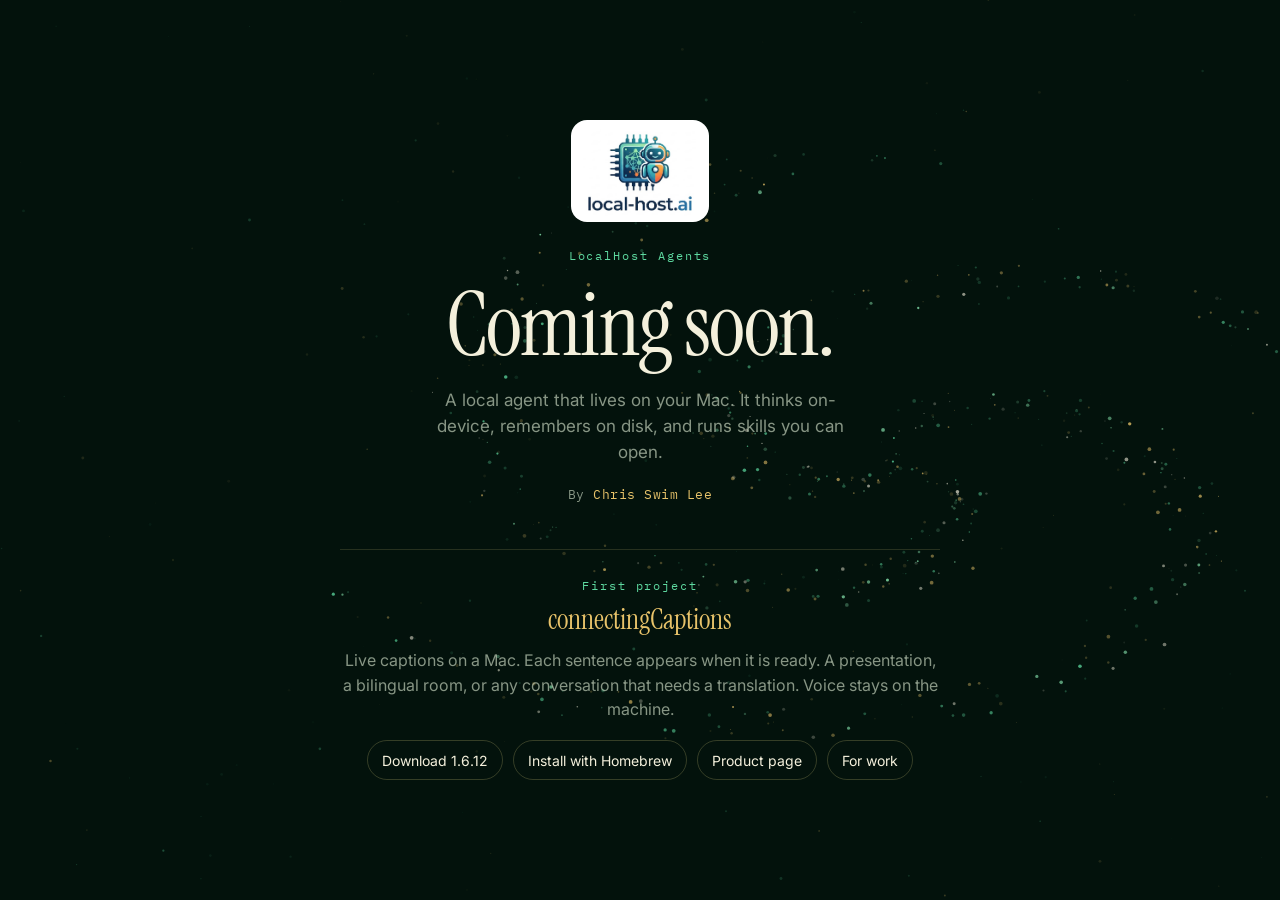
==== index.html @ 919e68bf "Rename the first project to connectingCaptions. Co-authored-by: Cursor <cursoragent@cursor.com>" ====
<!DOCTYPE html>
<html lang="en">
  <head>
    <meta charset="utf-8" />
    <meta name="viewport" content="width=device-width, initial-scale=1, viewport-fit=cover" />
    <title>LocalHost Agents · Chris Swim Lee</title>
    <meta
      name="description"
      content="A local agent for Mac. First project: connectingCaptions, live captions for presentations, bilingual rooms, and any conversation that needs a translation."
    />
    <meta name="author" content="Chris Swim Lee" />
    <link rel="author" href="https://chrisswimlee.com" />
    <meta property="og:title" content="LocalHost Agents · Chris Swim Lee" />
    <meta
      property="og:description"
      content="A local agent that lives on your Mac. Coming soon. First project: connectingCaptions, for presentations and bilingual rooms."
    />
    <meta property="og:type" content="website" />
    <meta property="og:url" content="https://local-host.ai" />
    <meta property="og:image" content="https://local-host.ai/logo.png" />
    <meta name="theme-color" content="#03120c" />
    <link rel="icon" href="./favicon.png" type="image/png" />
    <link rel="apple-touch-icon" href="./favicon.png" />
    <link rel="preconnect" href="https://fonts.googleapis.com" />
    <link rel="preconnect" href="https://fonts.gstatic.com" crossorigin />
    <link
      href="https://fonts.googleapis.com/css2?family=IBM+Plex+Mono:wght@400;500&family=Instrument+Serif:ital@0;1&family=Inter:wght@400;500&display=swap"
      rel="stylesheet"
    />
    <link rel="stylesheet" href="./styles.css" />
  </head>
  <body>
    <canvas
      id="stars"
      tabindex="0"
      role="img"
      aria-label="Interactive star field. Drag or use arrow keys to rotate, click to make ripples."
    ></canvas>
    <div class="page">
      <a class="brand" href="/" aria-label="LocalHost Agents">
        <img src="./logo.png" alt="local-host.ai" width="530" height="409" />
      </a>
      <p class="kicker">LocalHost Agents</p>
      <h1>Coming soon.</h1>
      <p class="lead">
        A local agent that lives on your Mac. It thinks on-device, remembers on
        disk, and runs skills you can open.
      </p>
      <p class="byline">
        By
        <a href="https://chrisswimlee.com" rel="author me">Chris Swim Lee</a>
      </p>

      <section class="project" aria-labelledby="connecting-title">
        <p class="kicker">First project</p>
        <h2 id="connecting-title">connectingCaptions</h2>
        <p>
          Live captions on a Mac. Each sentence appears when it is ready. A
          presentation, a bilingual room, or any conversation that needs a
          translation. Voice stays on the machine.
        </p>
        <nav class="project-links">
          <a href="https://github.com/chrisswimlee/fluidSubtitles/releases/download/v1.6.12/fluidsubtitles-1.6.12.zip">Download 1.6.12</a>
          <a href="/connectingCaptions#homebrew">Install with Homebrew</a>
          <a href="/connectingCaptions">Product page</a>
          <a href="/connectingCaptions/license">For work</a>
        </nav>
      </section>
    </div>
    <script type="application/ld+json">
      {
        "@context": "https://schema.org",
        "@type": "WebSite",
        "name": "LocalHost Agents",
        "url": "https://local-host.ai",
        "description": "A local agent that lives on your Mac. First project: connectingCaptions, for presentations and bilingual rooms.",
        "author": {
          "@type": "Person",
          "name": "Chris Swim Lee",
          "url": "https://chrisswimlee.com"
        }
      }
    </script>
    <script src="./script.js"></script>
  </body>
</html>
---- styles.css ----
:root {
  --bg: #03120c;
  --fg: #f4f0dc;
  --muted: rgba(210, 224, 200, 0.64);
  --gold: #e8c36a;
  --sea: #5ed9a0;
  --accent: var(--gold);
  --font: "Inter", "Segoe UI", sans-serif;
  --serif: "Instrument Serif", "Times New Roman", serif;
  --mono: "IBM Plex Mono", ui-monospace, monospace;
}

*,
*::before,
*::after {
  box-sizing: border-box;
}

html,
body {
  margin: 0;
  min-height: 100%;
  background: var(--bg);
  color: var(--fg);
  font-family: var(--font);
  -webkit-font-smoothing: antialiased;
  -webkit-tap-highlight-color: transparent;
}

body {
  overflow-x: hidden;
}

a {
  color: inherit;
}

a:focus-visible,
#stars:focus-visible {
  outline: 2px solid var(--accent);
  outline-offset: 3px;
}

#stars {
  position: fixed;
  inset: 0;
  width: 100%;
  height: 100%;
  display: block;
  cursor: grab;
  touch-action: none;
}

#stars.dragging {
  cursor: grabbing;
}

.page {
  position: relative;
  z-index: 1;
  min-height: 100dvh;
  display: flex;
  flex-direction: column;
  align-items: center;
  justify-content: center;
  gap: 18px;
  max-width: 40rem;
  margin: 0 auto;
  padding: 48px 20px calc(48px + env(safe-area-inset-bottom));
  text-align: center;
  pointer-events: none;
}

.page a {
  pointer-events: auto;
}

.brand {
  display: flex;
  align-items: center;
  background: #fff;
  border-radius: 16px;
  padding: 8px 12px 6px;
  line-height: 0;
  margin-bottom: 8px;
}

.brand img {
  display: block;
  height: 88px;
  width: auto;
}

.kicker {
  margin: 0;
  font-family: var(--mono);
  font-size: 12px;
  letter-spacing: 0.16em;
  color: var(--sea);
}

h1 {
  margin: 0;
  font-family: var(--serif);
  font-size: clamp(48px, 10vw, 88px);
  font-weight: 400;
  letter-spacing: -0.02em;
  line-height: 1;
}

.lead {
  margin: 0;
  max-width: 28rem;
  font-size: 17px;
  line-height: 1.55;
  color: var(--muted);
}

.byline {
  margin: 2px 0 0;
  font-family: var(--mono);
  font-size: 13px;
  letter-spacing: 0.04em;
  color: var(--muted);
}

.byline a {
  color: var(--gold);
  text-decoration: none;
}

.byline a:hover {
  text-decoration: underline;
  text-underline-offset: 3px;
}

.project {
  width: 100%;
  margin-top: 28px;
  padding-top: 28px;
  border-top: 1px solid rgba(184, 176, 110, 0.2);
  pointer-events: auto;
}

.project .kicker {
  margin-bottom: 8px;
}

.project h2 {
  margin: 0 0 10px;
  font-family: var(--serif);
  font-size: 28px;
  font-weight: 400;
  color: var(--gold);
}

.project p:not(.kicker) {
  margin: 0 0 18px;
  font-size: 16px;
  line-height: 1.55;
  color: var(--muted);
}

.project-links {
  display: flex;
  flex-wrap: wrap;
  justify-content: center;
  gap: 10px;
}

.project-links a {
  display: inline-flex;
  align-items: center;
  min-height: 40px;
  padding: 0 14px;
  border: 1px solid rgba(184, 176, 110, 0.28);
  border-radius: 999px;
  color: var(--fg);
  text-decoration: none;
  font-size: 14px;
}

.project-links a:hover {
  border-color: var(--gold);
}

@media (max-width: 640px) {
  .brand {
    border-radius: 12px;
    padding: 6px 8px 4px;
  }

  .brand img {
    height: 64px;
  }

  .project-links a {
    flex: 1 1 calc(50% - 10px);
    justify-content: center;
    min-height: 44px;
  }
}

@media (prefers-reduced-motion: reduce) {
  #stars {
    pointer-events: none;
  }
}

body.doc-page #stars {
  pointer-events: none;
  cursor: default;
}

.page.doc {
  justify-content: flex-start;
  align-items: stretch;
  text-align: left;
  max-width: 48rem;
  gap: 0;
  pointer-events: auto;
  padding: 28px 20px calc(64px + env(safe-area-inset-bottom));
}

.page.doc h1 {
  font-size: clamp(40px, 8vw, 64px);
  margin: 0 0 16px;
}

.page.doc .lead {
  max-width: 38rem;
  margin-bottom: 12px;
}

.page.doc .lead a,
.page.doc .block a:not(.btn) {
  color: var(--gold);
  text-decoration: underline;
  text-underline-offset: 3px;
}

.mast {
  display: flex;
  align-items: center;
  justify-content: space-between;
  gap: 16px;
  margin-bottom: 40px;
}

.brand-sm {
  margin-bottom: 0;
  padding: 5px 8px 4px;
  border-radius: 10px;
}

.brand-sm img {
  height: 40px;
}

.site-nav {
  display: flex;
  flex-wrap: wrap;
  justify-content: flex-end;
  gap: 8px 14px;
  font-family: var(--mono);
  font-size: 12px;
  letter-spacing: 0.04em;
}

.site-nav a {
  color: var(--muted);
  text-decoration: none;
}

.site-nav a:hover,
.site-nav a[aria-current="page"] {
  color: var(--gold);
}

.langs {
  margin: 0 0 8px;
  font-family: var(--mono);
  font-size: 12px;
  letter-spacing: 0.08em;
  color: var(--sea);
}

.actions {
  display: flex;
  flex-wrap: wrap;
  gap: 10px;
  margin: 18px 0 0;
}

.btn {
  display: inline-flex;
  align-items: center;
  min-height: 40px;
  padding: 0 14px;
  border: 1px solid rgba(184, 176, 110, 0.28);
  border-radius: 999px;
  color: var(--fg);
  text-decoration: none;
  font-size: 14px;
}

.btn:hover {
  border-color: var(--gold);
}

.btn-solid {
  background: var(--gold);
  border-color: var(--gold);
  color: #03120c;
}

.btn-solid:hover {
  background: #f4d78a;
  border-color: #f4d78a;
  color: #03120c;
}

.shots {
  display: grid;
  grid-template-columns: 1.1fr 0.9fr;
  gap: 12px;
  margin: 32px 0 8px;
}

.shot {
  margin: 0;
  overflow: hidden;
  border: 1px solid rgba(184, 176, 110, 0.2);
  border-radius: 14px;
}

.shot img {
  display: block;
  width: 100%;
  height: 100%;
  aspect-ratio: 16 / 10;
  object-fit: cover;
  object-position: top left;
}

.block {
  margin-top: 36px;
  padding-top: 28px;
  border-top: 1px solid rgba(184, 176, 110, 0.2);
}

.block h2 {
  margin: 0 0 12px;
  font-family: var(--serif);
  font-size: 28px;
  font-weight: 400;
  color: var(--gold);
}

.block h3 {
  margin: 24px 0 12px;
  font-family: var(--serif);
  font-size: 22px;
  font-weight: 400;
}

.block p {
  margin: 0 0 14px;
  font-size: 16px;
  line-height: 1.55;
  color: var(--muted);
}

.split {
  display: grid;
  grid-template-columns: 1fr 1fr;
  gap: 0 32px;
}

.points {
  margin: 0;
  padding-left: 1.15em;
  color: var(--muted);
  font-size: 16px;
  line-height: 1.55;
}

.points li + li {
  margin-top: 8px;
}

.points strong {
  color: var(--fg);
}

.get-cmd {
  display: flex;
  align-items: flex-start;
  justify-content: space-between;
  gap: 12px;
  margin-top: 8px;
  padding: 14px 16px;
  border: 1px solid rgba(184, 176, 110, 0.2);
  border-radius: 12px;
  background: rgba(0, 0, 0, 0.28);
}

.get-cmd code {
  font-family: var(--mono);
  font-size: 13px;
  line-height: 1.55;
  white-space: pre-wrap;
  color: var(--fg);
}

.cmd-copy {
  flex-shrink: 0;
  min-height: 40px;
  padding: 0 12px;
  border: 1px solid rgba(184, 176, 110, 0.28);
  border-radius: 999px;
  background: transparent;
  color: var(--fg);
  font-family: var(--mono);
  font-size: 12px;
  cursor: pointer;
}

.cmd-copy:hover {
  border-color: var(--gold);
}

.colophon {
  margin-top: 48px;
  padding-top: 24px;
  border-top: 1px solid rgba(184, 176, 110, 0.2);
}

@media (max-width: 720px) {
  .mast {
    flex-direction: column;
    align-items: flex-start;
  }

  .site-nav {
    justify-content: flex-start;
  }

  .shots,
  .split {
    grid-template-columns: 1fr;
  }

  .get-cmd {
    flex-direction: column;
  }

  .actions .btn {
    justify-content: center;
  }
}
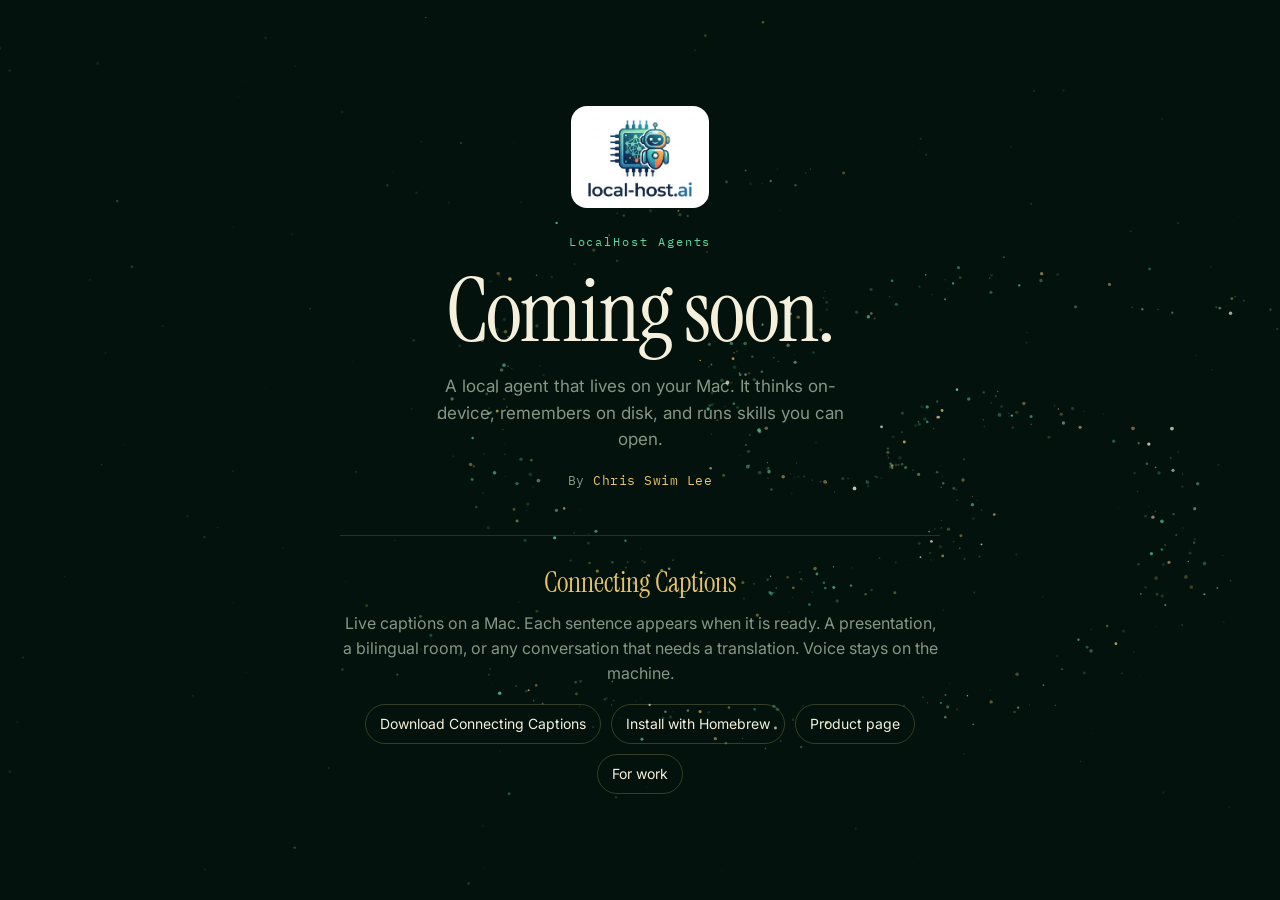
==== commit b2d96b3a: "Show the product as Connecting Captions and drop the first-project label. Co-authored-by: Cursor <cu" ====
--- a/index.html
+++ b/index.html
@@ -6,14 +6,14 @@
     <title>LocalHost Agents · Chris Swim Lee</title>
     <meta
       name="description"
-      content="A local agent for Mac. First project: connectingCaptions, live captions for presentations, bilingual rooms, and any conversation that needs a translation."
+      content="A local agent for Mac. Connecting Captions: live captions for presentations, bilingual rooms, and any conversation that needs a translation."
     />
     <meta name="author" content="Chris Swim Lee" />
     <link rel="author" href="https://chrisswimlee.com" />
     <meta property="og:title" content="LocalHost Agents · Chris Swim Lee" />
     <meta
       property="og:description"
-      content="A local agent that lives on your Mac. Coming soon. First project: connectingCaptions, for presentations and bilingual rooms."
+      content="A local agent that lives on your Mac. Coming soon. Connecting Captions, for presentations and bilingual rooms."
     />
     <meta property="og:type" content="website" />
     <meta property="og:url" content="https://local-host.ai" />
@@ -52,15 +52,14 @@
       </p>
 
       <section class="project" aria-labelledby="connecting-title">
-        <p class="kicker">First project</p>
-        <h2 id="connecting-title">connectingCaptions</h2>
+        <h2 id="connecting-title">Connecting Captions</h2>
         <p>
           Live captions on a Mac. Each sentence appears when it is ready. A
           presentation, a bilingual room, or any conversation that needs a
           translation. Voice stays on the machine.
         </p>
         <nav class="project-links">
-          <a href="https://github.com/chrisswimlee/fluidSubtitles/releases/download/v1.6.12/fluidsubtitles-1.6.12.zip">Download 1.6.12</a>
+          <a href="https://github.com/chrisswimlee/connectingCaptions/releases/download/v1.6.12/fluidsubtitles-1.6.12.zip">Download Connecting Captions</a>
           <a href="/connectingCaptions#homebrew">Install with Homebrew</a>
           <a href="/connectingCaptions">Product page</a>
           <a href="/connectingCaptions/license">For work</a>
@@ -73,7 +72,7 @@
         "@type": "WebSite",
         "name": "LocalHost Agents",
         "url": "https://local-host.ai",
-        "description": "A local agent that lives on your Mac. First project: connectingCaptions, for presentations and bilingual rooms.",
+        "description": "A local agent that lives on your Mac. Connecting Captions, for presentations and bilingual rooms.",
         "author": {
           "@type": "Person",
           "name": "Chris Swim Lee",
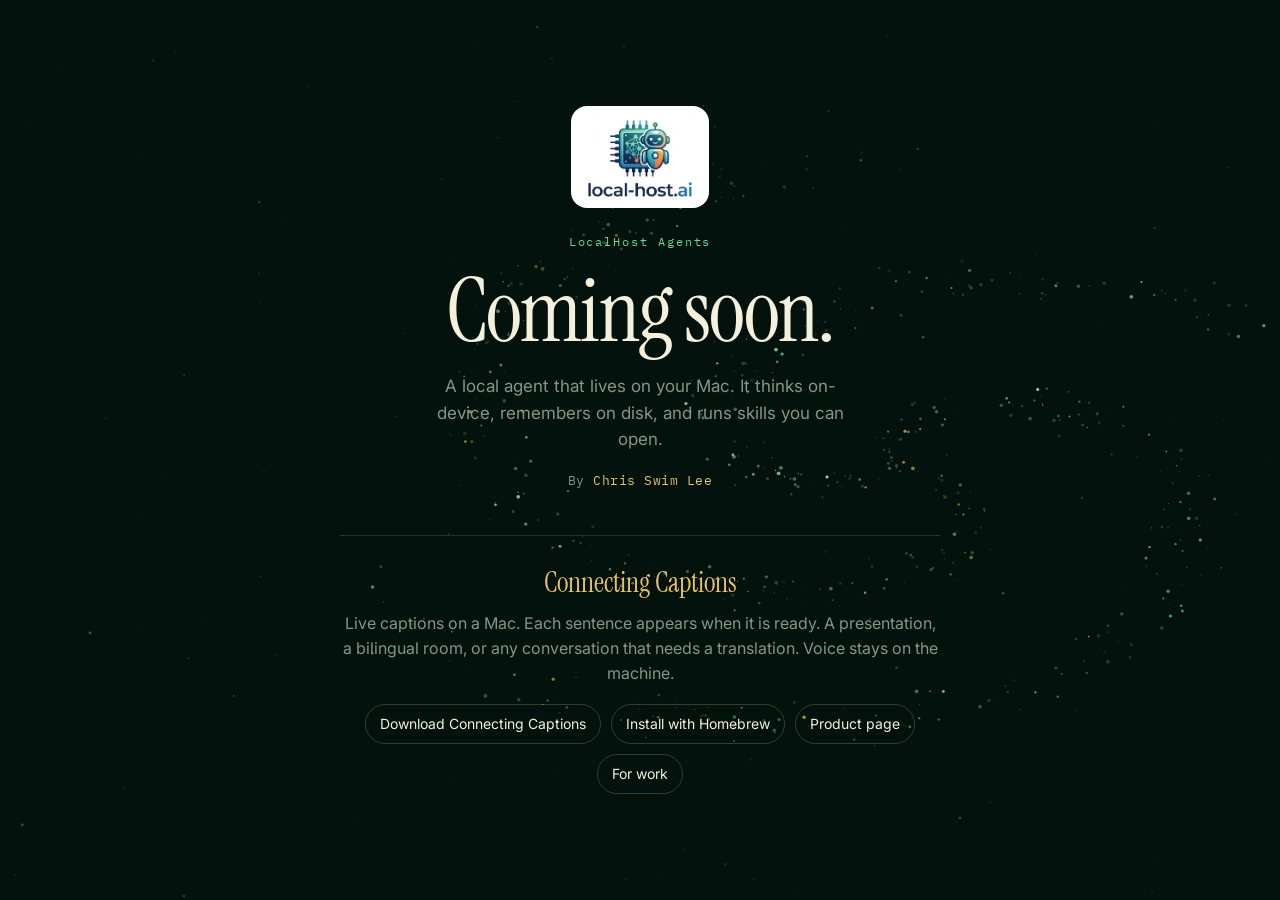
==== commit 519bcf51: "Point Connecting Captions at the latest zip. The download, Homebrew tap, and install steps no longer" ====
--- a/index.html
+++ b/index.html
@@ -59,7 +59,7 @@
           translation. Voice stays on the machine.
         </p>
         <nav class="project-links">
-          <a href="https://github.com/chrisswimlee/connectingCaptions/releases/download/v1.6.12/fluidsubtitles-1.6.12.zip">Download Connecting Captions</a>
+          <a href="https://github.com/chrisswimlee/connectingCaptions/releases/latest/download/Connecting-Captions.zip">Download Connecting Captions</a>
           <a href="/connectingCaptions#homebrew">Install with Homebrew</a>
           <a href="/connectingCaptions">Product page</a>
           <a href="/connectingCaptions/license">For work</a>
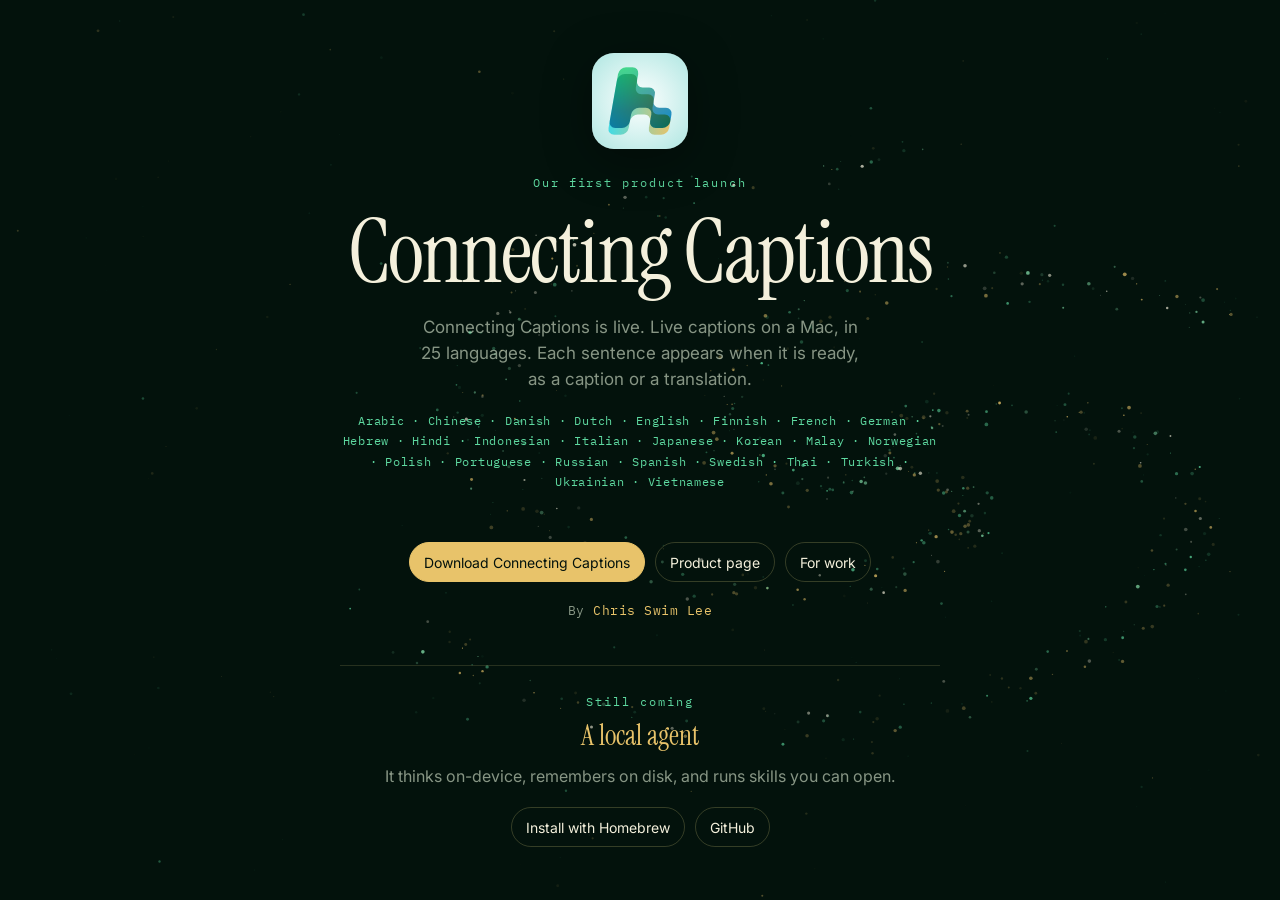
==== commit 0ce6f8ee: "Replace the robot wordmark with the new stacked-h mark. Co-authored-by: Cursor <cursoragent@cursor.c" ====
--- a/index.html
+++ b/index.html
@@ -3,22 +3,23 @@
   <head>
     <meta charset="utf-8" />
     <meta name="viewport" content="width=device-width, initial-scale=1, viewport-fit=cover" />
-    <title>LocalHost Agents · Chris Swim Lee</title>
+    <title>Connecting Captions · local-host.ai</title>
     <meta
       name="description"
-      content="A local agent for Mac. Connecting Captions: live captions for presentations, bilingual rooms, and any conversation that needs a translation."
+      content="Our first product. Connecting Captions is live: captions on a Mac, in 25 languages, for presentations, bilingual rooms, and any conversation that needs a translation."
     />
     <meta name="author" content="Chris Swim Lee" />
     <link rel="author" href="https://chrisswimlee.com" />
-    <meta property="og:title" content="LocalHost Agents · Chris Swim Lee" />
+    <meta property="og:title" content="Connecting Captions · local-host.ai" />
     <meta
       property="og:description"
-      content="A local agent that lives on your Mac. Coming soon. Connecting Captions, for presentations and bilingual rooms."
+      content="Our first product. Connecting Captions is live: captions on a Mac, in 25 languages."
     />
     <meta property="og:type" content="website" />
     <meta property="og:url" content="https://local-host.ai" />
-    <meta property="og:image" content="https://local-host.ai/logo.png" />
+    <meta property="og:image" content="https://local-host.ai/images/logo-padded.png" />
     <meta name="theme-color" content="#03120c" />
+    <link rel="icon" href="./favicon.svg" type="image/svg+xml" />
     <link rel="icon" href="./favicon.png" type="image/png" />
     <link rel="apple-touch-icon" href="./favicon.png" />
     <link rel="preconnect" href="https://fonts.googleapis.com" />
@@ -38,31 +39,34 @@
     ></canvas>
     <div class="page">
       <a class="brand" href="/" aria-label="LocalHost Agents">
-        <img src="./logo.png" alt="local-host.ai" width="530" height="409" />
+        <img src="./logo.svg" alt="local-host.ai" width="141" height="141" />
       </a>
-      <p class="kicker">LocalHost Agents</p>
-      <h1>Coming soon.</h1>
+      <p class="kicker">Our first product launch</p>
+      <h1>Connecting Captions</h1>
       <p class="lead">
-        A local agent that lives on your Mac. It thinks on-device, remembers on
-        disk, and runs skills you can open.
+        Connecting Captions is live. Live captions on a Mac, in 25 languages.
+        Each sentence appears when it is ready, as a caption or a translation.
       </p>
+      <p class="langs">Arabic · Chinese · Danish · Dutch · English · Finnish · French · German · Hebrew · Hindi · Indonesian · Italian · Japanese · Korean · Malay · Norwegian · Polish · Portuguese · Russian · Spanish · Swedish · Thai · Turkish · Ukrainian · Vietnamese</p>
+      <div class="actions">
+        <a class="btn btn-solid" href="https://github.com/chrisswimlee/connectingCaptions/releases/latest/download/Connecting-Captions.zip">Download Connecting Captions</a>
+        <a class="btn" href="/connectingCaptions">Product page</a>
+        <a class="btn" href="/connectingCaptions/license">For work</a>
+      </div>
       <p class="byline">
         By
         <a href="https://chrisswimlee.com" rel="author me">Chris Swim Lee</a>
       </p>
 
-      <section class="project" aria-labelledby="connecting-title">
-        <h2 id="connecting-title">Connecting Captions</h2>
+      <section class="project" aria-labelledby="agent-title">
+        <p class="kicker">Still coming</p>
+        <h2 id="agent-title">A local agent</h2>
         <p>
-          Live captions on a Mac. Each sentence appears when it is ready. A
-          presentation, a bilingual room, or any conversation that needs a
-          translation. Voice stays on the machine.
+          It thinks on-device, remembers on disk, and runs skills you can open.
         </p>
         <nav class="project-links">
-          <a href="https://github.com/chrisswimlee/connectingCaptions/releases/latest/download/Connecting-Captions.zip">Download Connecting Captions</a>
           <a href="/connectingCaptions#homebrew">Install with Homebrew</a>
-          <a href="/connectingCaptions">Product page</a>
-          <a href="/connectingCaptions/license">For work</a>
+          <a href="https://github.com/chrisswimlee/connectingCaptions" target="_blank" rel="noopener noreferrer">GitHub</a>
         </nav>
       </section>
     </div>
@@ -72,7 +76,7 @@
         "@type": "WebSite",
         "name": "LocalHost Agents",
         "url": "https://local-host.ai",
-        "description": "A local agent that lives on your Mac. Connecting Captions, for presentations and bilingual rooms.",
+        "description": "Our first product. Connecting Captions is live: captions on a Mac, in 25 languages.",
         "author": {
           "@type": "Person",
           "name": "Chris Swim Lee",
--- a/styles.css
+++ b/styles.css
@@ -78,17 +78,18 @@
 .brand {
   display: flex;
   align-items: center;
-  background: #fff;
-  border-radius: 16px;
-  padding: 8px 12px 6px;
+  background: transparent;
+  border-radius: 22px;
+  padding: 0;
   line-height: 0;
   margin-bottom: 8px;
 }
 
 .brand img {
   display: block;
-  height: 88px;
+  height: 96px;
   width: auto;
+  filter: drop-shadow(0 10px 24px rgba(0, 0, 0, 0.35));
 }
 
 .kicker {
@@ -186,12 +187,12 @@
 
 @media (max-width: 640px) {
   .brand {
-    border-radius: 12px;
-    padding: 6px 8px 4px;
+    border-radius: 18px;
+    padding: 0;
   }
 
   .brand img {
-    height: 64px;
+    height: 72px;
   }
 
   .project-links a {
@@ -249,12 +250,13 @@
 
 .brand-sm {
   margin-bottom: 0;
-  padding: 5px 8px 4px;
+  padding: 0;
   border-radius: 10px;
 }
 
 .brand-sm img {
   height: 40px;
+  filter: drop-shadow(0 4px 12px rgba(0, 0, 0, 0.3));
 }
 
 .site-nav {
@@ -278,10 +280,11 @@
 }
 
 .langs {
-  margin: 0 0 8px;
+  margin: 0 0 14px;
   font-family: var(--mono);
   font-size: 12px;
-  letter-spacing: 0.08em;
+  letter-spacing: 0.06em;
+  line-height: 1.7;
   color: var(--sea);
 }
 
@@ -290,6 +293,10 @@
   flex-wrap: wrap;
   gap: 10px;
   margin: 18px 0 0;
+}
+
+.page:not(.doc) .actions {
+  justify-content: center;
 }
 
 .btn {
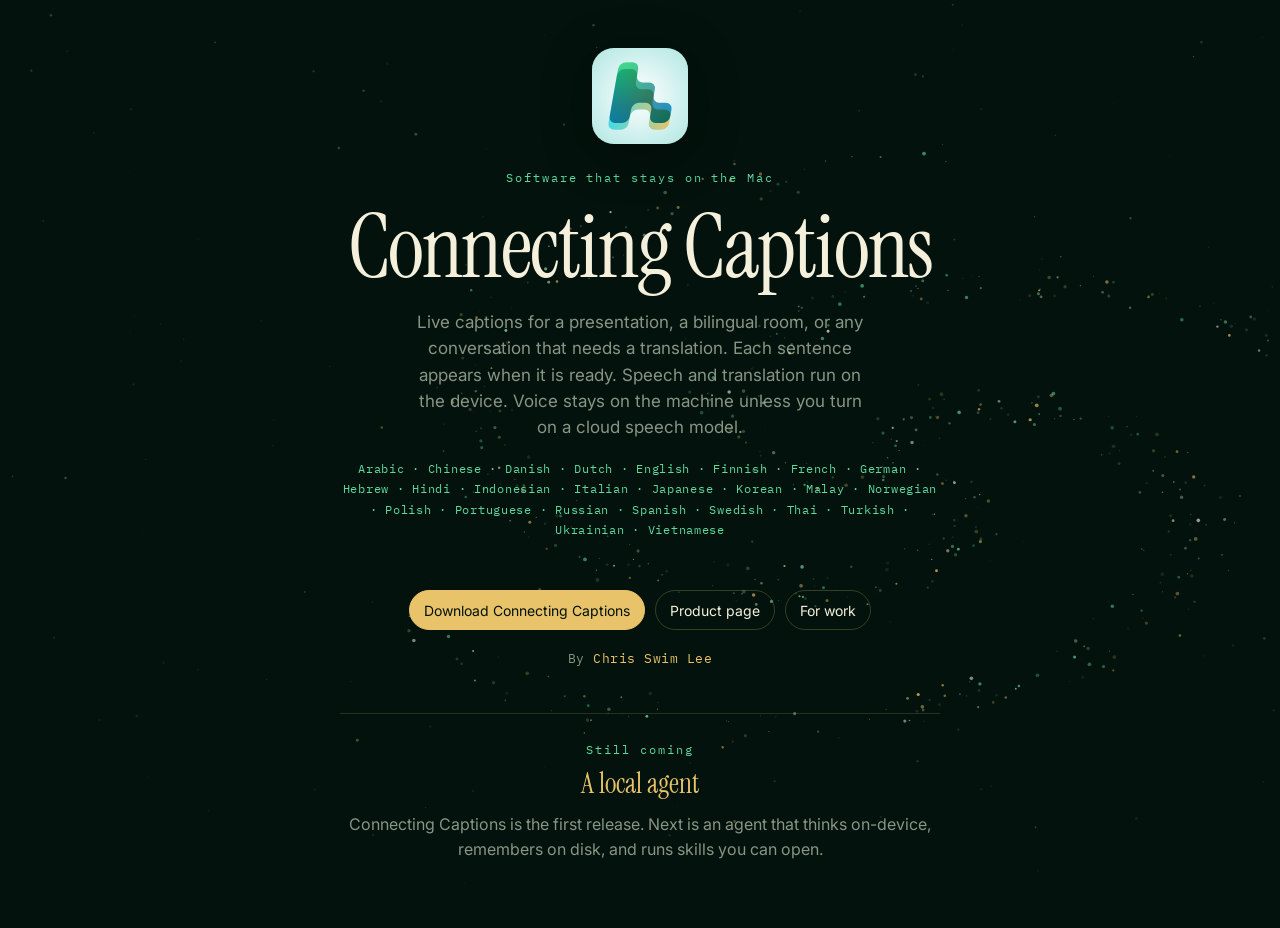
==== commit 539d3b82: "Update branding and descriptions across multiple files to reflect the new product name, local-host.a" ====
--- a/index.html
+++ b/index.html
@@ -3,17 +3,17 @@
   <head>
     <meta charset="utf-8" />
     <meta name="viewport" content="width=device-width, initial-scale=1, viewport-fit=cover" />
-    <title>Connecting Captions · local-host.ai</title>
+    <title>local-host.ai</title>
     <meta
       name="description"
-      content="Our first product. Connecting Captions is live: captions on a Mac, in 25 languages, for presentations, bilingual rooms, and any conversation that needs a translation."
+      content="Software that stays on the Mac. Connecting Captions is live: on-device captions for a presentation, a bilingual room, or any conversation that needs a translation."
     />
     <meta name="author" content="Chris Swim Lee" />
     <link rel="author" href="https://chrisswimlee.com" />
-    <meta property="og:title" content="Connecting Captions · local-host.ai" />
+    <meta property="og:title" content="local-host.ai" />
     <meta
       property="og:description"
-      content="Our first product. Connecting Captions is live: captions on a Mac, in 25 languages."
+      content="Software that stays on the Mac. Connecting Captions is live: on-device captions. Voice stays on the machine unless you turn on a cloud speech model."
     />
     <meta property="og:type" content="website" />
     <meta property="og:url" content="https://local-host.ai" />
@@ -38,14 +38,16 @@
       aria-label="Interactive star field. Drag or use arrow keys to rotate, click to make ripples."
     ></canvas>
     <div class="page">
-      <a class="brand" href="/" aria-label="LocalHost Agents">
+      <a class="brand" href="/" aria-label="local-host.ai">
         <img src="./logo.svg" alt="local-host.ai" width="141" height="141" />
       </a>
-      <p class="kicker">Our first product launch</p>
+      <p class="kicker">Software that stays on the Mac</p>
       <h1>Connecting Captions</h1>
       <p class="lead">
-        Connecting Captions is live. Live captions on a Mac, in 25 languages.
-        Each sentence appears when it is ready, as a caption or a translation.
+        Live captions for a presentation, a bilingual room, or any conversation
+        that needs a translation. Each sentence appears when it is ready.
+        Speech and translation run on the device. Voice stays on the machine
+        unless you turn on a cloud speech model.
       </p>
       <p class="langs">Arabic · Chinese · Danish · Dutch · English · Finnish · French · German · Hebrew · Hindi · Indonesian · Italian · Japanese · Korean · Malay · Norwegian · Polish · Portuguese · Russian · Spanish · Swedish · Thai · Turkish · Ukrainian · Vietnamese</p>
       <div class="actions">
@@ -62,21 +64,18 @@
         <p class="kicker">Still coming</p>
         <h2 id="agent-title">A local agent</h2>
         <p>
-          It thinks on-device, remembers on disk, and runs skills you can open.
+          Connecting Captions is the first release. Next is an agent that
+          thinks on-device, remembers on disk, and runs skills you can open.
         </p>
-        <nav class="project-links">
-          <a href="/connectingCaptions#homebrew">Install with Homebrew</a>
-          <a href="https://github.com/chrisswimlee/connectingCaptions" target="_blank" rel="noopener noreferrer">GitHub</a>
-        </nav>
       </section>
     </div>
     <script type="application/ld+json">
       {
         "@context": "https://schema.org",
         "@type": "WebSite",
-        "name": "LocalHost Agents",
+        "name": "local-host.ai",
         "url": "https://local-host.ai",
-        "description": "Our first product. Connecting Captions is live: captions on a Mac, in 25 languages.",
+        "description": "Software that stays on the Mac. Connecting Captions is live: on-device captions for a presentation, a bilingual room, or any conversation that needs a translation.",
         "author": {
           "@type": "Person",
           "name": "Chris Swim Lee",
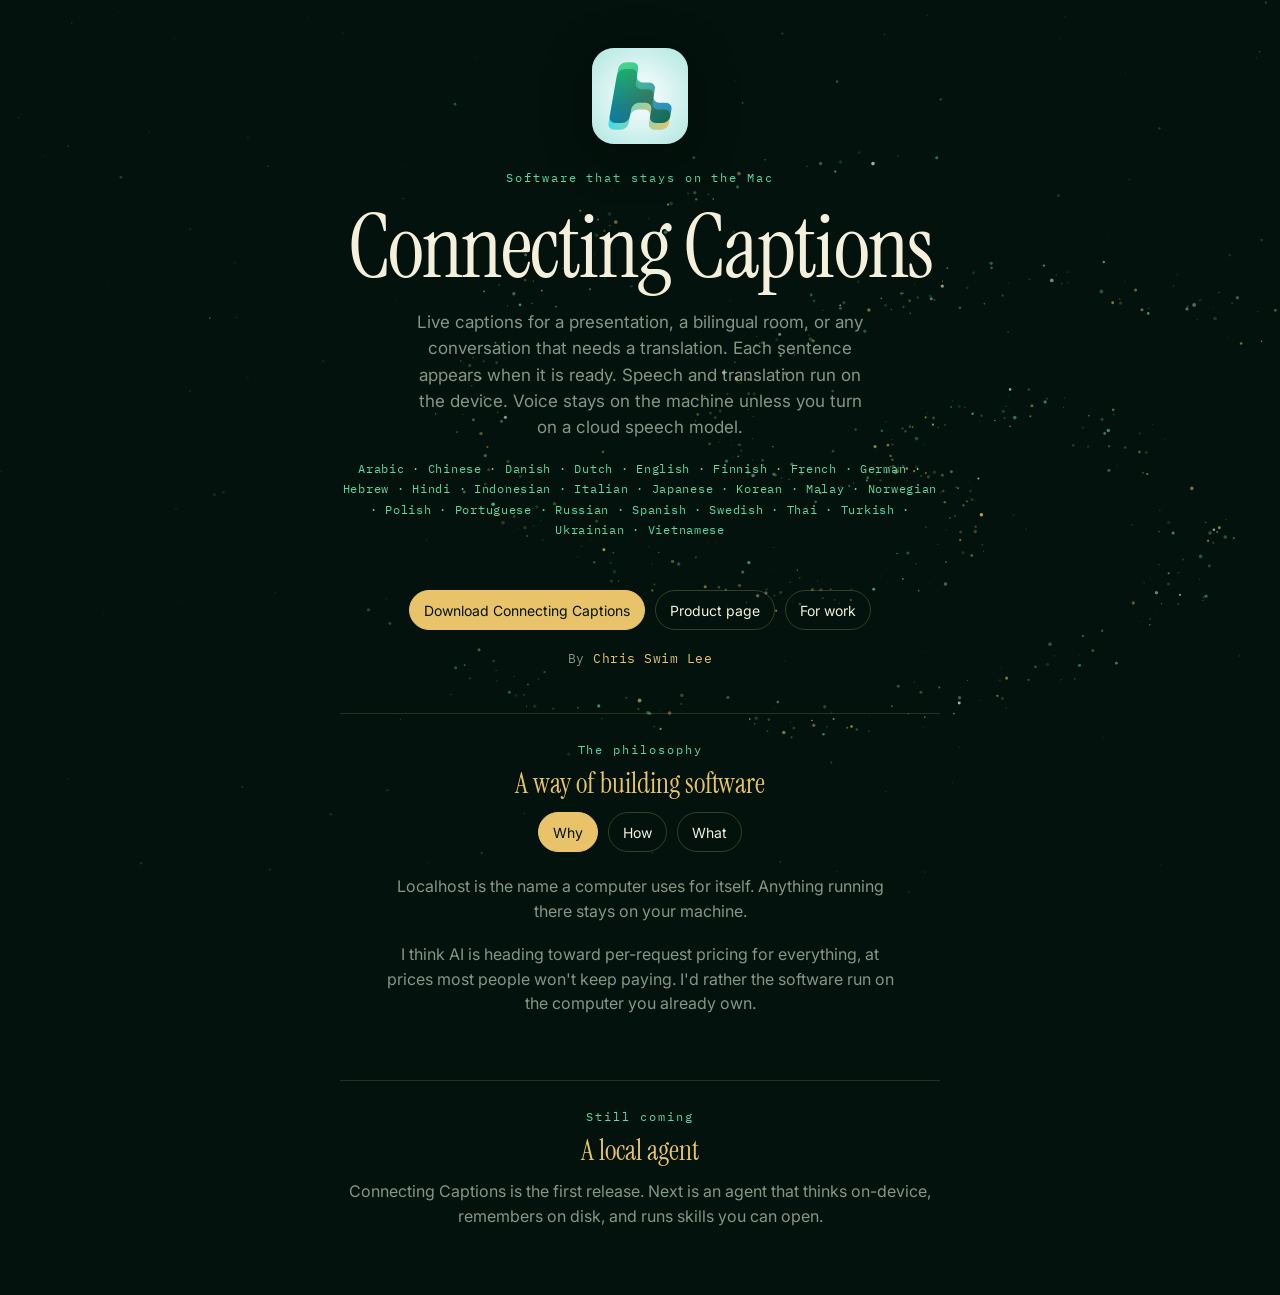
==== commit 2870f81d: "Add the local-host philosophy section to the homepage. Why / How / What tabs explain local-host as a" ====
--- a/index.html
+++ b/index.html
@@ -60,6 +60,63 @@
         <a href="https://chrisswimlee.com" rel="author me">Chris Swim Lee</a>
       </p>
 
+      <section class="project story" aria-labelledby="story-title">
+        <p class="kicker">The philosophy</p>
+        <h2 id="story-title">A way of building software</h2>
+
+        <div class="story-tabs" role="tablist" aria-label="The local-host philosophy">
+          <button class="btn story-tab" type="button" role="tab" id="tab-why" aria-controls="panel-why" aria-selected="true">Why</button>
+          <button class="btn story-tab" type="button" role="tab" id="tab-how" aria-controls="panel-how" aria-selected="false" tabindex="-1">How</button>
+          <button class="btn story-tab" type="button" role="tab" id="tab-what" aria-controls="panel-what" aria-selected="false" tabindex="-1">What</button>
+        </div>
+
+        <div class="story-panel" role="tabpanel" id="panel-why" aria-labelledby="tab-why" tabindex="0">
+          <p>
+            Localhost is the name a computer uses for itself. Anything running
+            there stays on your machine.
+          </p>
+          <p>
+            I think AI is heading toward per-request pricing for everything, at
+            prices most people won't keep paying. I'd rather the software run on
+            the computer you already own.
+          </p>
+        </div>
+
+        <div class="story-panel" role="tabpanel" id="panel-how" aria-labelledby="tab-how" tabindex="0" hidden>
+          <p>
+            The AI makes one small decision at a time, and ordinary code handles
+            everything around it. A small decision is easy to check, and checked
+            decisions add up to a system that behaves the same way every time.
+          </p>
+          <div class="chain" data-chain>
+            <ol class="chain-steps" aria-label="Example: one caption as small decisions">
+              <li class="chain-step"><span>Is this a full sentence?</span><span class="chain-a">yes</span></li>
+              <li class="chain-step"><span>Which language is it?</span><span class="chain-a">Korean</span></li>
+              <li class="chain-step"><span>Translate into?</span><span class="chain-a">English</span></li>
+              <li class="chain-step"><span>Show it now?</span><span class="chain-a">yes</span></li>
+            </ol>
+            <div class="chain-foot">
+              <p class="chain-stats" aria-live="polite">
+                Example: one caption, <span data-chain-count>0</span> of 4 checked
+              </p>
+              <button class="btn" type="button" data-chain-run>Run</button>
+            </div>
+          </div>
+        </div>
+
+        <div class="story-panel" role="tabpanel" id="panel-what" aria-labelledby="tab-what" tabindex="0" hidden>
+          <p>
+            local-host is how I build things, not only the name on them. Every
+            project here follows the same rules:
+          </p>
+          <ul class="story-rules">
+            <li>It runs on your computer.</li>
+            <li>You own it, and nothing is metered.</li>
+            <li>The AI only makes decisions small enough to check.</li>
+          </ul>
+        </div>
+      </section>
+
       <section class="project" aria-labelledby="agent-title">
         <p class="kicker">Still coming</p>
         <h2 id="agent-title">A local agent</h2>
@@ -84,5 +141,6 @@
       }
     </script>
     <script src="./script.js"></script>
+    <script src="./story.js"></script>
   </body>
 </html>
--- a/styles.css
+++ b/styles.css
@@ -185,6 +185,117 @@
   border-color: var(--gold);
 }
 
+/* ---- story: why / how / what ---- */
+
+.story-tabs {
+  display: flex;
+  justify-content: center;
+  gap: 10px;
+  margin: 6px 0 22px;
+}
+
+.story-tab[aria-selected="true"] {
+  background: var(--gold);
+  border-color: var(--gold);
+  color: #03120c;
+}
+
+.story-panel {
+  max-width: 32rem;
+  margin: 0 auto;
+  animation: story-in 0.3s ease both;
+}
+
+@keyframes story-in {
+  from {
+    opacity: 0;
+  }
+}
+
+.chain {
+  max-width: 24rem;
+  margin: 0 auto 18px;
+  text-align: left;
+}
+
+.chain-steps {
+  margin: 0;
+  padding: 0;
+  list-style: none;
+  border-top: 1px solid rgba(184, 176, 110, 0.2);
+}
+
+.chain-step {
+  display: flex;
+  justify-content: space-between;
+  gap: 12px;
+  padding: 10px 0;
+  border-bottom: 1px solid rgba(184, 176, 110, 0.2);
+  font-size: 15px;
+  color: var(--muted);
+  transition: color 0.3s;
+}
+
+.chain-a {
+  color: var(--gold);
+  opacity: 0;
+  transition: opacity 0.3s;
+}
+
+.chain-step.is-active,
+.chain-step.is-done {
+  color: var(--fg);
+}
+
+.chain-step.is-done .chain-a {
+  opacity: 1;
+}
+
+.chain-foot {
+  display: flex;
+  align-items: center;
+  justify-content: space-between;
+  gap: 12px;
+  margin-top: 14px;
+}
+
+.project p.chain-stats {
+  margin: 0;
+  font-size: 14px;
+}
+
+.story-rules {
+  margin: 0 0 18px;
+  padding: 0;
+  list-style: none;
+  font-size: 16px;
+  line-height: 1.55;
+  color: var(--fg);
+}
+
+.story-rules li + li {
+  margin-top: 6px;
+}
+
+@media (prefers-reduced-motion: reduce) {
+  .story-panel {
+    animation: none;
+  }
+
+  .chain-step,
+  .chain-a {
+    transition: none;
+  }
+}
+
+@media (max-width: 640px) {
+  .story-tab {
+    flex: 1 1 0;
+    justify-content: center;
+    min-height: 44px;
+  }
+}
+
 @media (max-width: 640px) {
   .brand {
     border-radius: 18px;
@@ -306,9 +417,18 @@
   padding: 0 14px;
   border: 1px solid rgba(184, 176, 110, 0.28);
   border-radius: 999px;
-  color: var(--fg);
+  background: transparent;
+  color: var(--fg);
+  font-family: var(--font);
   text-decoration: none;
   font-size: 14px;
+  cursor: pointer;
+}
+
+.btn:focus-visible,
+.story-panel:focus-visible {
+  outline: 2px solid var(--accent);
+  outline-offset: 3px;
 }
 
 .btn:hover {
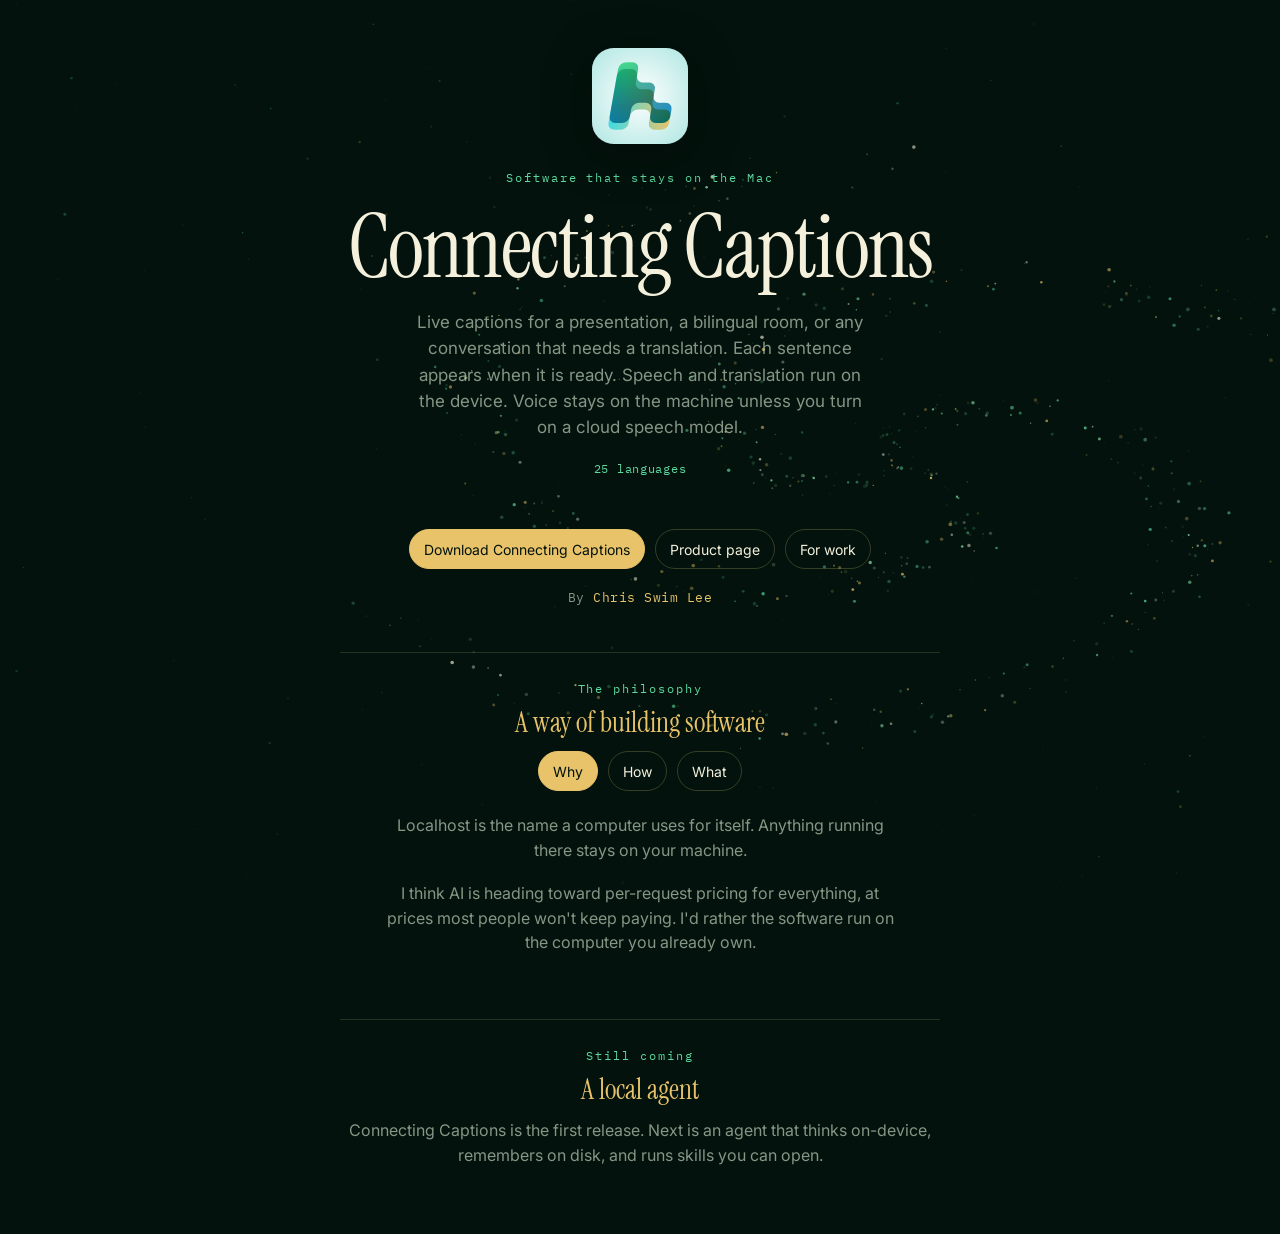
==== commit 5a7cb544: "Let phones scroll the homepage and shorten the language list. The star-field canvas covers the scree" ====
--- a/index.html
+++ b/index.html
@@ -49,7 +49,7 @@
         Speech and translation run on the device. Voice stays on the machine
         unless you turn on a cloud speech model.
       </p>
-      <p class="langs">Arabic · Chinese · Danish · Dutch · English · Finnish · French · German · Hebrew · Hindi · Indonesian · Italian · Japanese · Korean · Malay · Norwegian · Polish · Portuguese · Russian · Spanish · Swedish · Thai · Turkish · Ukrainian · Vietnamese</p>
+      <p class="langs"><a href="/connectingCaptions">25 languages</a></p>
       <div class="actions">
         <a class="btn btn-solid" href="https://github.com/chrisswimlee/connectingCaptions/releases/latest/download/Connecting-Captions.zip">Download Connecting Captions</a>
         <a class="btn" href="/connectingCaptions">Product page</a>
--- a/styles.css
+++ b/styles.css
@@ -48,7 +48,8 @@
   height: 100%;
   display: block;
   cursor: grab;
-  touch-action: none;
+  /* let a vertical swipe scroll the page; horizontal drags still turn the field */
+  touch-action: pan-y;
 }
 
 #stars.dragging {
@@ -385,6 +386,16 @@
   text-decoration: none;
 }
 
+.langs a {
+  color: inherit;
+  text-decoration: none;
+}
+
+.langs a:hover {
+  text-decoration: underline;
+  text-underline-offset: 3px;
+}
+
 .site-nav a:hover,
 .site-nav a[aria-current="page"] {
   color: var(--gold);
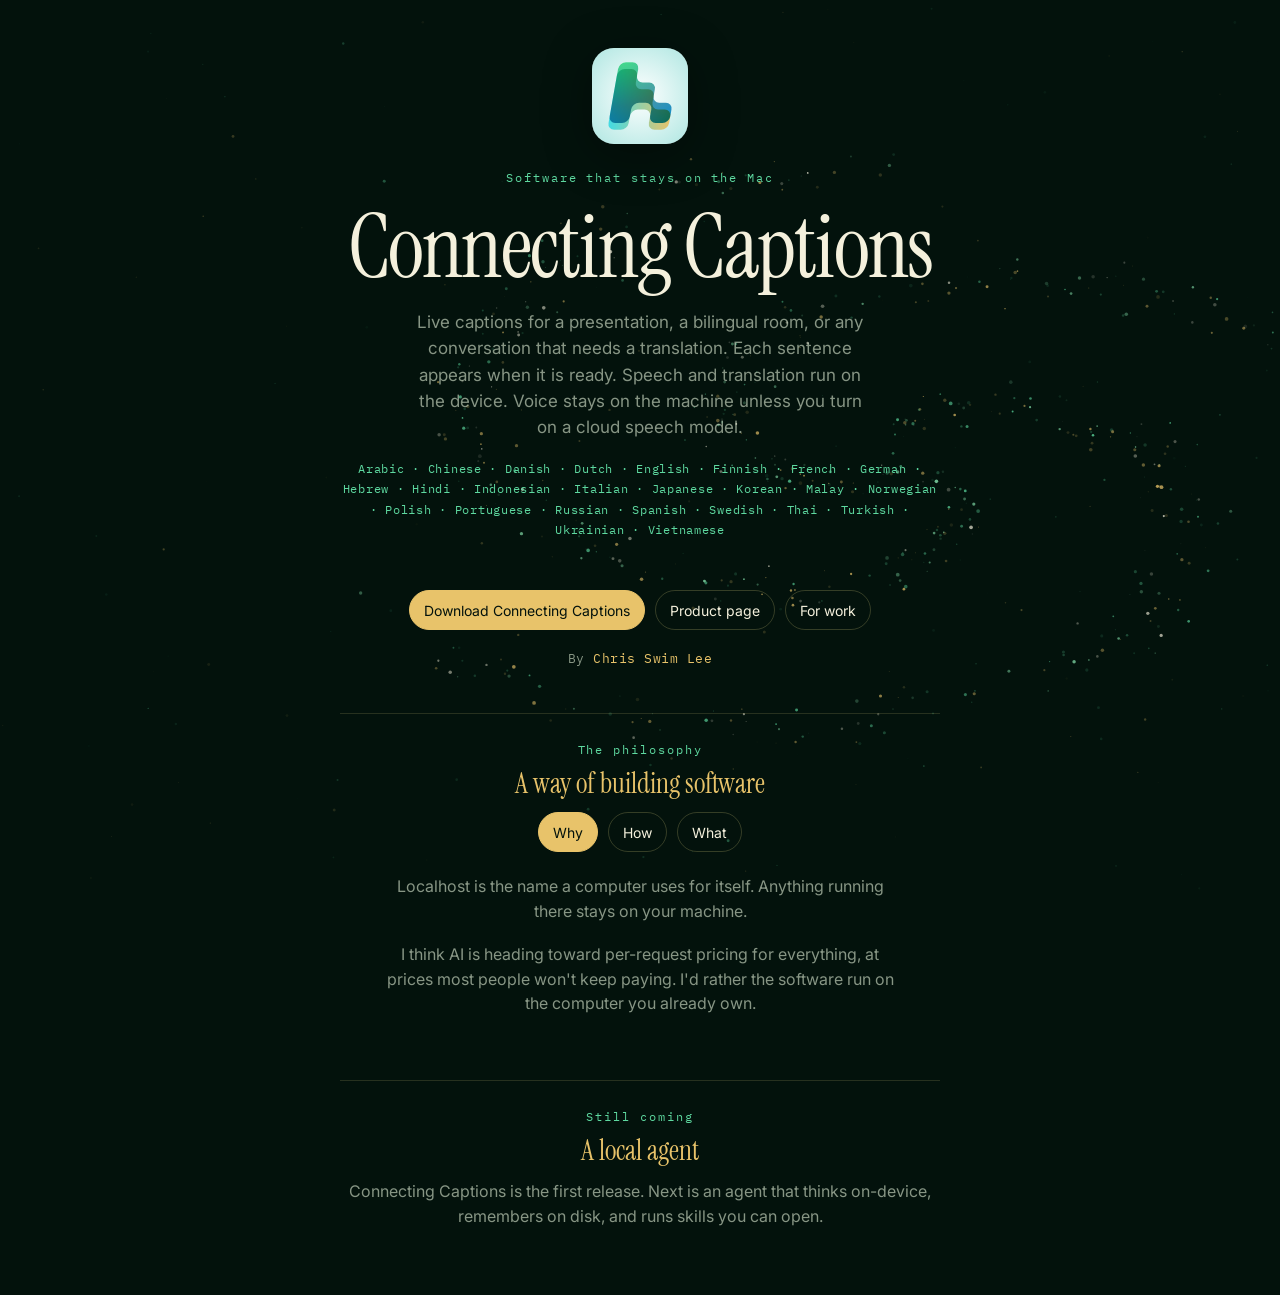
==== commit 0e97573a: "Give the homepage and product page descriptive titles" ====
--- a/index.html
+++ b/index.html
@@ -3,14 +3,14 @@
   <head>
     <meta charset="utf-8" />
     <meta name="viewport" content="width=device-width, initial-scale=1, viewport-fit=cover" />
-    <title>local-host.ai</title>
+    <title>On-Device Live Captions &amp; Translation for Mac · local-host</title>
     <meta
       name="description"
       content="Software that stays on the Mac. Connecting Captions is live: on-device captions for a presentation, a bilingual room, or any conversation that needs a translation."
     />
     <meta name="author" content="Chris Swim Lee" />
     <link rel="author" href="https://chrisswimlee.com" />
-    <meta property="og:title" content="local-host.ai" />
+    <meta property="og:title" content="On-Device Live Captions &amp; Translation for Mac · local-host" />
     <meta
       property="og:description"
       content="Software that stays on the Mac. Connecting Captions is live: on-device captions. Voice stays on the machine unless you turn on a cloud speech model."
@@ -49,7 +49,7 @@
         Speech and translation run on the device. Voice stays on the machine
         unless you turn on a cloud speech model.
       </p>
-      <p class="langs"><a href="/connectingCaptions">25 languages</a></p>
+      <p class="langs">Arabic · Chinese · Danish · Dutch · English · Finnish · French · German · Hebrew · Hindi · Indonesian · Italian · Japanese · Korean · Malay · Norwegian · Polish · Portuguese · Russian · Spanish · Swedish · Thai · Turkish · Ukrainian · Vietnamese</p>
       <div class="actions">
         <a class="btn btn-solid" href="https://github.com/chrisswimlee/connectingCaptions/releases/latest/download/Connecting-Captions.zip">Download Connecting Captions</a>
         <a class="btn" href="/connectingCaptions">Product page</a>
